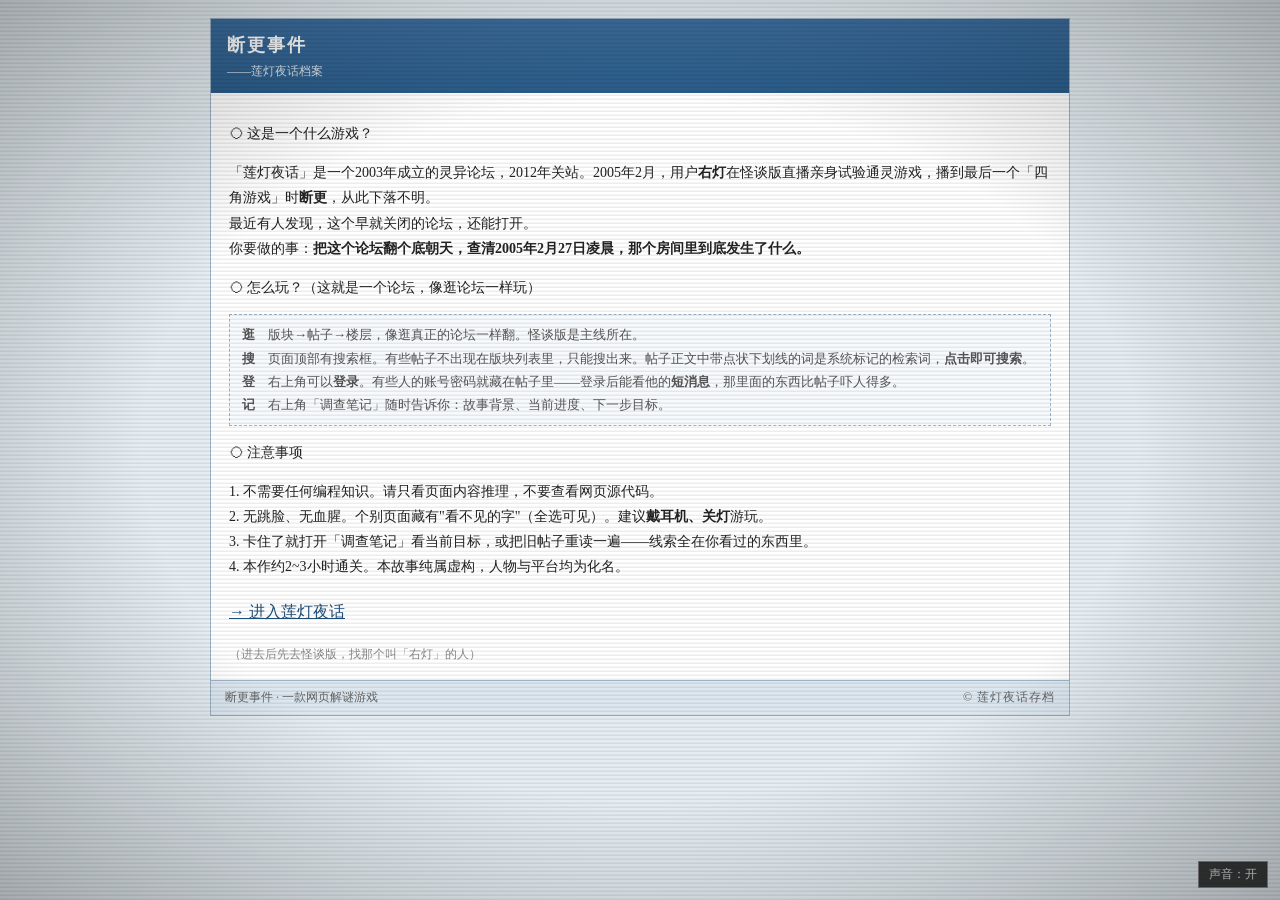
==== index.html @ c98d0acc "断更事件：网页恐怖解谜游戏（论坛SPA完整版） - 仿2005 Discuz! 论坛SPA：版块/帖子/登录/短消息/回收站/搜索 - 左央事件化名改编：主帖断更失踪 + 36份关键文档 + 第37楼" ====
<!DOCTYPE html>
<html lang="zh-CN">
<head>
<meta charset="UTF-8">
<meta http-equiv="refresh" content="0; url=site/index.html">
<title>断更事件——莲灯夜话档案</title>
</head>
<body>
<p>正在进入莲灯夜话…… <a href="site/index.html">点击进入</a></p>
</body>
</html>
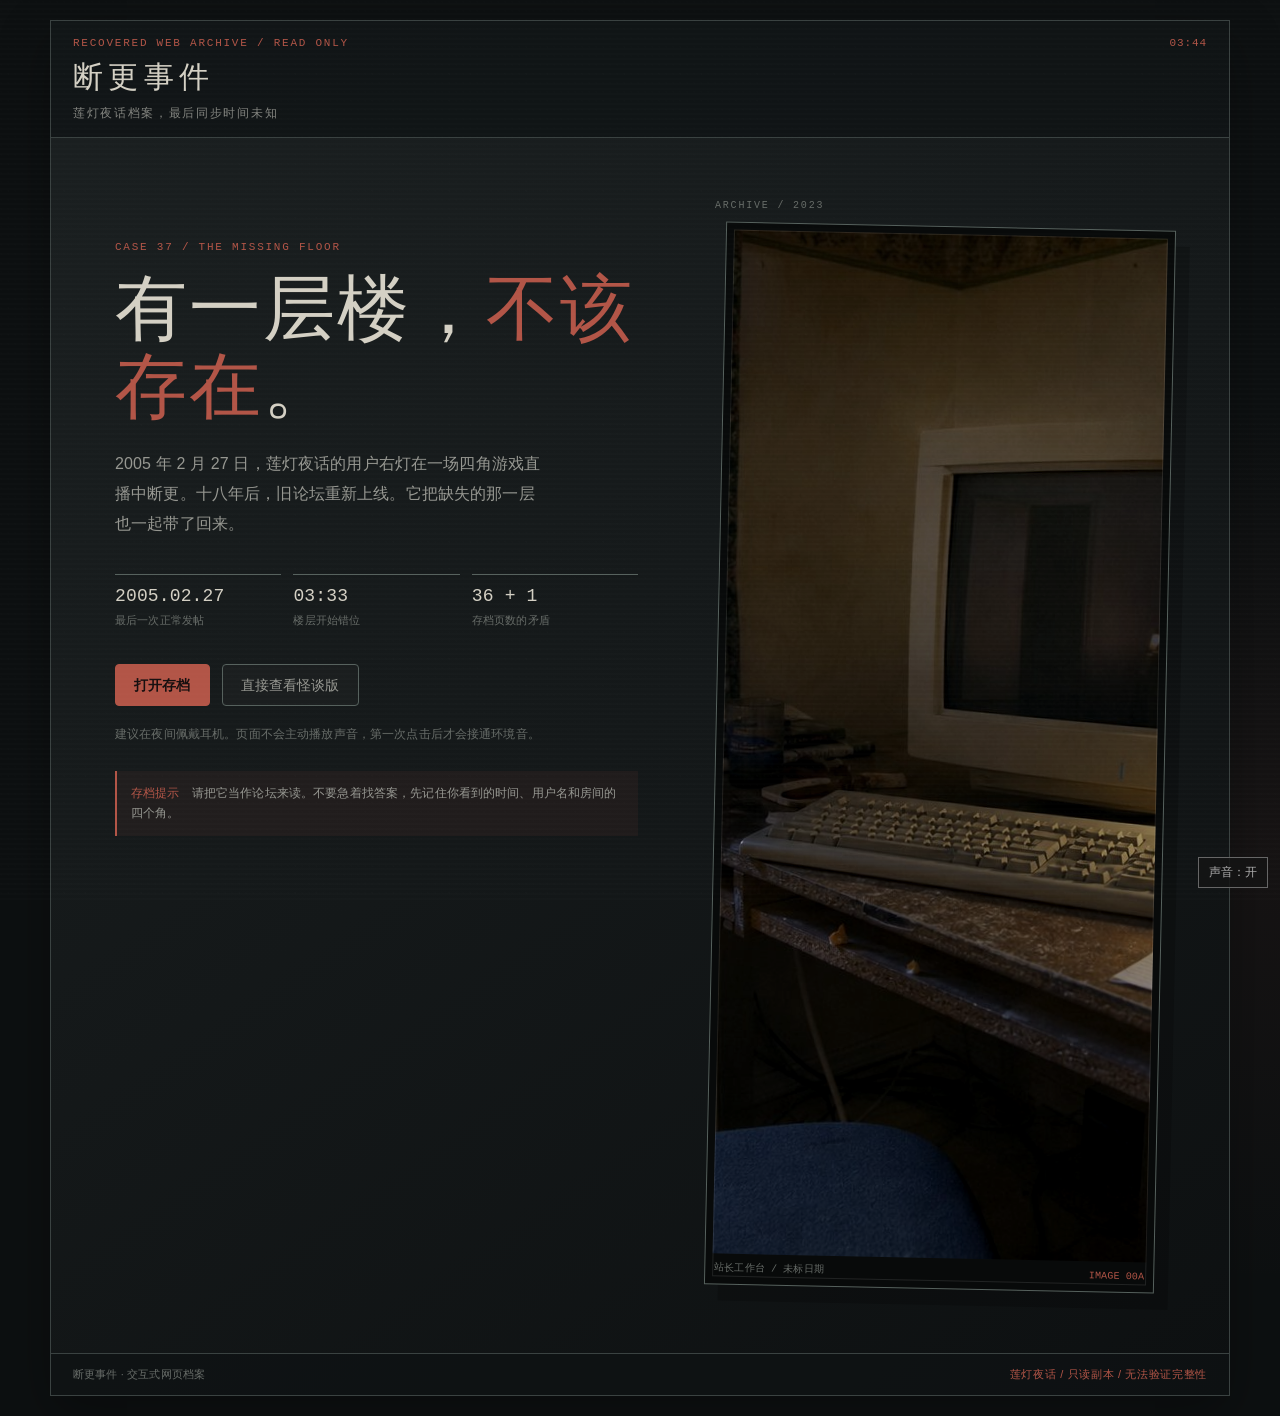
==== commit 21307bf3: "重构论坛恐怖氛围与条件事件" ====
--- a/index.html
+++ b/index.html
@@ -2,8 +2,9 @@
 <html lang="zh-CN">
 <head>
 <meta charset="UTF-8">
+<meta name="viewport" content="width=device-width, initial-scale=1">
 <meta http-equiv="refresh" content="0; url=site/index.html">
-<title>断更事件——莲灯夜话档案</title>
+<title>断更事件 - 莲灯夜话档案</title>
 </head>
 <body>
 <p>正在进入莲灯夜话…… <a href="site/index.html">点击进入</a></p>
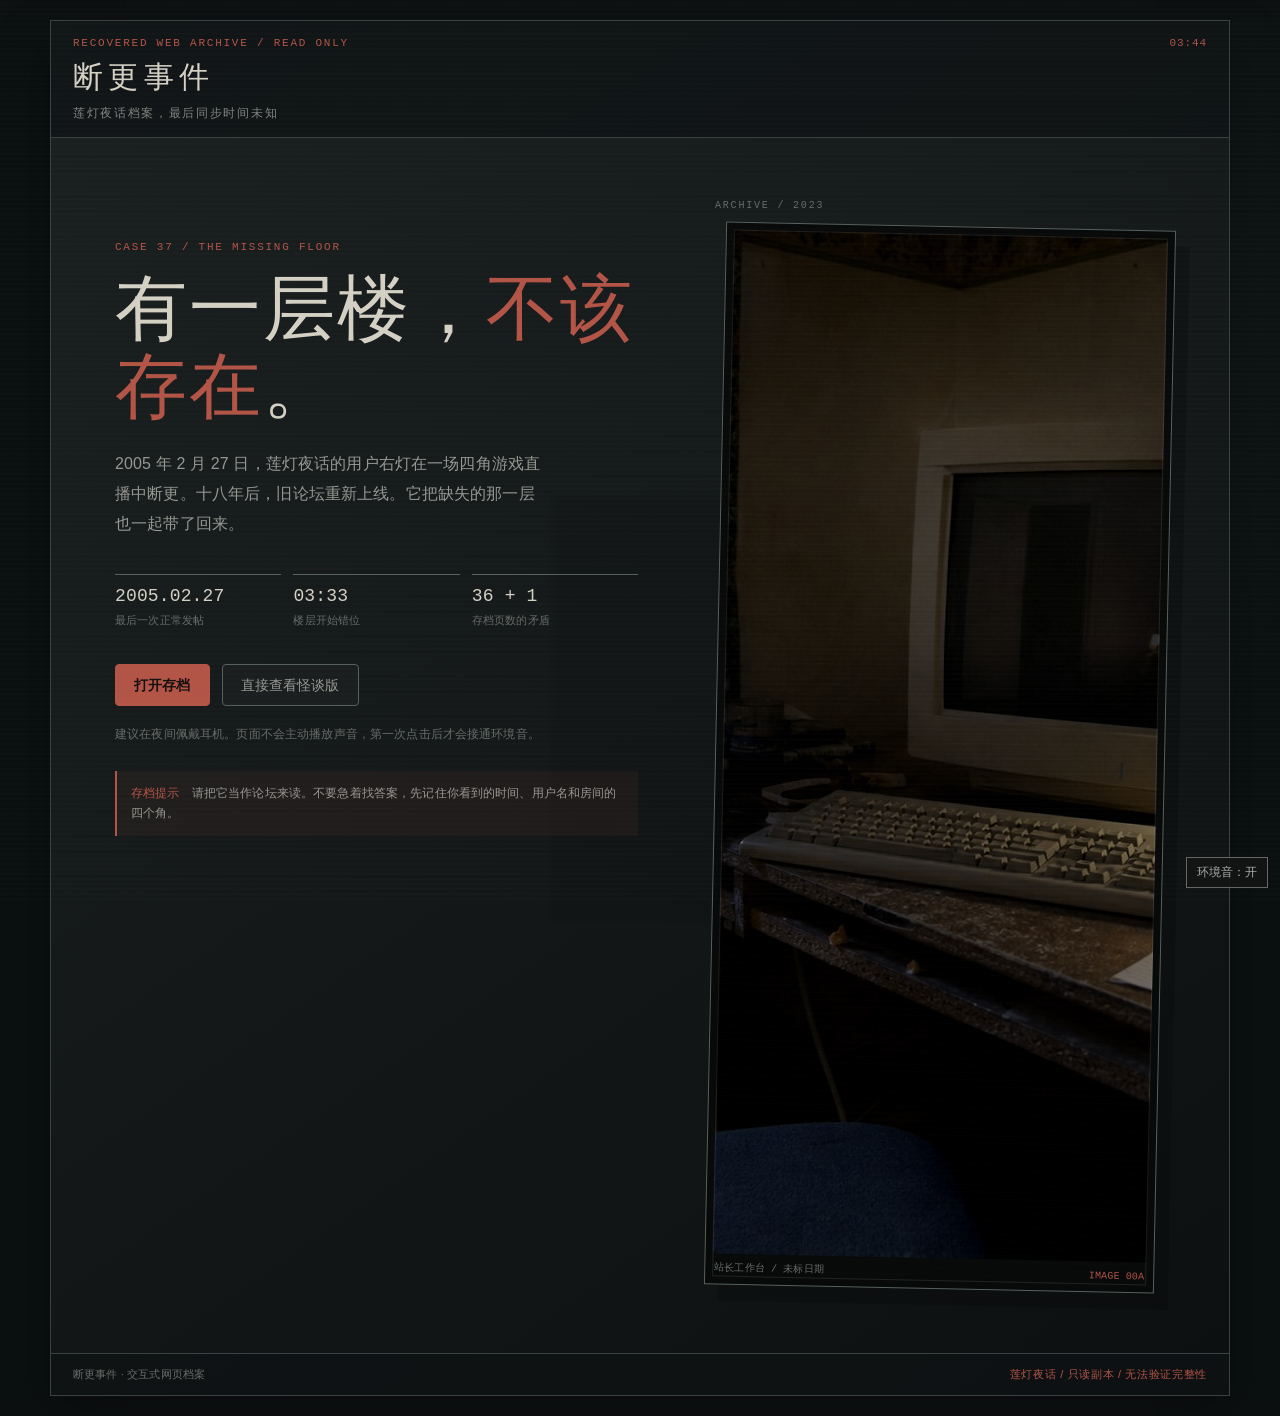
==== commit c3da0218: "fix: avoid missing favicon on pages entry" ====
--- a/index.html
+++ b/index.html
@@ -4,6 +4,7 @@
 <meta charset="UTF-8">
 <meta name="viewport" content="width=device-width, initial-scale=1">
 <meta http-equiv="refresh" content="0; url=site/index.html">
+<link rel="icon" href="data:,">
 <title>断更事件 - 莲灯夜话档案</title>
 </head>
 <body>
